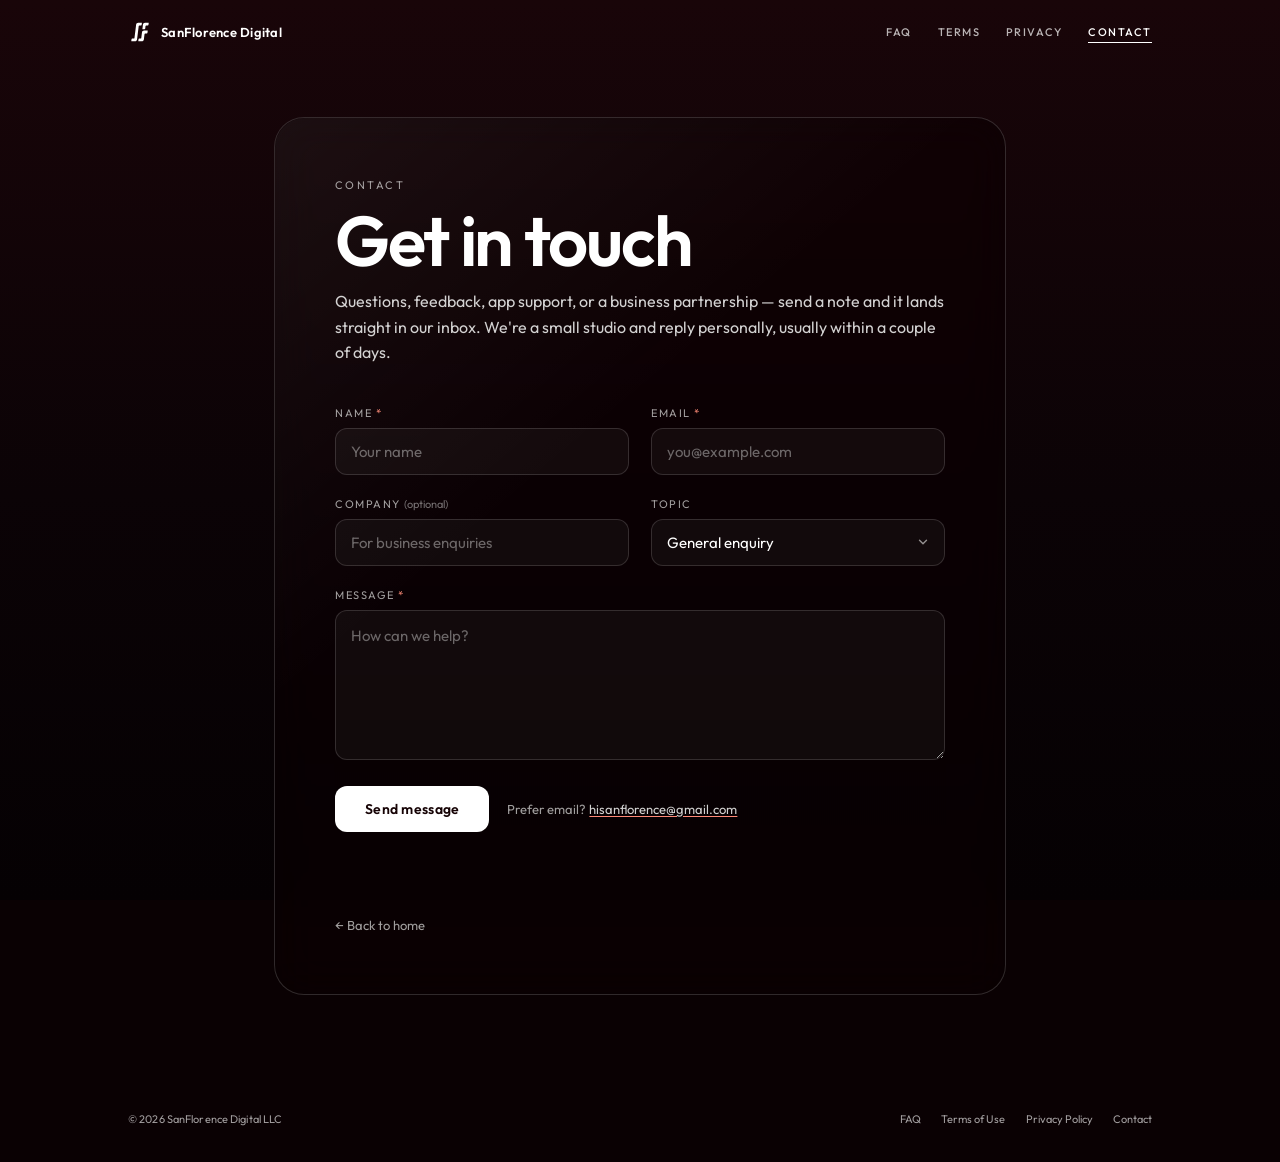
==== contact.html @ d44eb47e "Hover takeovers, dark legal pages, contact page + audit fixes - Hover modes: Decor 'Redesign Anythin" ====
<!DOCTYPE html>
<html lang="en">
<head>
  <meta charset="UTF-8">
  <meta name="viewport" content="width=device-width, initial-scale=1.0">
  <link rel="icon" type="image/svg+xml" href="assets/sf-favicon.svg">
  <title>Contact — SanFlorence Digital</title>
  <meta name="description" content="Get in touch with SanFlorence Digital — support, feedback, business and partnership enquiries.">
  <meta name="theme-color" content="#0A0103">
  <link rel="preconnect" href="https://fonts.googleapis.com">
  <link rel="preconnect" href="https://fonts.gstatic.com" crossorigin>
  <link href="https://fonts.googleapis.com/css2?family=Outfit:wght@300;400;500;600;700;800&display=swap" rel="stylesheet">
  <link rel="stylesheet" href="assets/site.css">
</head>
<body class="dark">

  <nav class="nav">
    <a class="nav-brand" href="index.html" aria-label="SanFlorence Digital — home">
      <img class="nav-logo" src="assets/sf-logo.svg" alt="" width="24" height="24">
      <span class="brand-text">SanFlorence Digital</span>
    </a>
    <div class="nav-right">
      <a class="nav-link" href="faq.html">FAQ</a>
      <a class="nav-link" href="terms.html">Terms</a>
      <a class="nav-link" href="privacy.html">Privacy</a>
      <a class="nav-link active" href="contact.html">Contact</a>
    </div>
    <button class="nav-burger" id="navBurger" type="button" aria-label="Open menu" aria-expanded="false">
      <span></span><span></span>
    </button>
  </nav>

  <div class="menu" id="navMenu">
    <nav class="menu-links" aria-label="Mobile">
      <a href="index.html">Home</a>
      <a href="faq.html">FAQ</a>
      <a href="terms.html">Terms of Use</a>
      <a href="privacy.html">Privacy Policy</a>
      <a href="contact.html">Contact</a>
    </nav>
    <div class="menu-foot">© 2026 SanFlorence Digital LLC</div>
  </div>

  <main class="page">
    <article class="panel panel-dark">
      <div class="page-kicker">Contact</div>
      <h1 class="page-title">Get in touch</h1>
      <p class="contact-intro">Questions, feedback, app support, or a business partnership — send a note and it lands straight in our inbox. We're a small studio and reply personally, usually within a couple of days.</p>

      <form class="form" id="contactForm" novalidate>
        <div class="form-row">
          <div class="field">
            <label for="cf-name">Name <span class="req">*</span></label>
            <input id="cf-name" type="text" placeholder="Your name" required autocomplete="name">
          </div>
          <div class="field">
            <label for="cf-email">Email <span class="req">*</span></label>
            <input id="cf-email" type="email" placeholder="you@example.com" required autocomplete="email">
          </div>
        </div>
        <div class="form-row">
          <div class="field">
            <label for="cf-company">Company <span class="opt">(optional)</span></label>
            <input id="cf-company" type="text" placeholder="For business enquiries" autocomplete="organization">
          </div>
          <div class="field">
            <label for="cf-topic">Topic</label>
            <select id="cf-topic">
              <option>General enquiry</option>
              <option>App support</option>
              <option>Business / partnership</option>
              <option>Press</option>
            </select>
          </div>
        </div>
        <div class="field">
          <label for="cf-message">Message <span class="req">*</span></label>
          <textarea id="cf-message" placeholder="How can we help?" required></textarea>
        </div>
        <div class="form-actions">
          <button class="btn" type="submit">Send message</button>
          <span class="form-note">Prefer email? <a href="mailto:hisanflorence@gmail.com">hisanflorence@gmail.com</a></span>
        </div>
        <p class="form-status" id="cf-status" role="status" aria-live="polite"></p>
      </form>

      <a class="back-home" href="index.html">← Back to home</a>
    </article>
  </main>

  <footer class="footer">
    <span class="footer-copy">© 2026 SanFlorence Digital LLC</span>
    <nav class="footer-links" aria-label="Footer">
      <a href="faq.html">FAQ</a>
      <a href="terms.html">Terms of Use</a>
      <a href="privacy.html">Privacy Policy</a>
      <a href="contact.html">Contact</a>
    </nav>
  </footer>

  <script src="assets/site.js"></script>
</body>
</html>
---- assets/site.css ----
/* ============================================================
   SanFlorence — shared chrome + reading-page design
   Used by faq.html, terms.html, privacy.html (the homepage keeps
   its own inline styles but mirrors this nav / mobile menu).
   ============================================================ */
:root {
  --fg: #ffffff;
  --fg-muted: rgba(255, 255, 255, 0.62);
  --fg-soft: rgba(255, 255, 255, 0.82);
  --border: rgba(255, 255, 255, 0.18);
  --accent: #ff8a78;
  --pad-x: clamp(32px, 10vw, 200px); /* match homepage so nav/footer/menu align across pages */
  --panel: rgba(255, 255, 255, 0.06);
  --panel-border: rgba(255, 255, 255, 0.14);
}

* { margin: 0; padding: 0; box-sizing: border-box; }
html { font-size: 16px; scroll-behavior: smooth; -webkit-text-size-adjust: 100%; }
body {
  font-family: 'Outfit', sans-serif;
  font-weight: 400;
  color: var(--fg);
  background: #0A0103;
  min-height: 100vh;
  overflow-x: hidden;
  -webkit-font-smoothing: antialiased;
  text-rendering: optimizeLegibility;
}
/* fixed red -> black field behind everything */
body::before {
  content: '';
  position: fixed;
  inset: 0;
  z-index: -1;
  background: linear-gradient(180deg, #E8112B 0%, #C20C24 28%, #5A000C 64%, #0A0103 100%);
}
/* fully dark pages (terms + privacy) — no red field */
body.dark::before {
  background: linear-gradient(180deg, #190509 0%, #0b0306 55%, #050103 100%);
}

/* ---------------- NAV (floating) ---------------- */
.nav {
  position: fixed;
  top: 0; left: 0; right: 0;
  height: 64px;
  display: flex;
  align-items: center;
  justify-content: space-between;
  padding: 0 var(--pad-x);
  z-index: 100;
}
.nav-brand {
  display: flex; align-items: center; gap: 9px;
  text-decoration: none; color: #fff;
  font-size: 13px; letter-spacing: 0.02em; font-weight: 600;
}
.nav-logo { width: 24px; height: 24px; border-radius: 6px; display: block; flex-shrink: 0; }
.nav-right { display: flex; align-items: center; gap: clamp(16px, 2vw, 28px); }
.nav-link {
  position: relative;
  font-size: 11px; text-transform: uppercase; letter-spacing: 0.14em;
  color: rgba(255, 255, 255, 0.7); text-decoration: none; font-weight: 500;
  padding: 4px 0; transition: color 0.25s ease;
}
.nav-link::after {
  content: ''; position: absolute; left: 0; bottom: 0;
  width: 100%; height: 1px; background: currentColor;
  transform: scaleX(0); transform-origin: right; transition: transform 0.3s ease;
}
.nav-link:hover { color: #fff; }
.nav-link:hover::after, .nav-link.active::after { transform: scaleX(1); transform-origin: left; }
.nav-link.active { color: #fff; }

/* hamburger */
.nav-burger {
  display: none;
  width: 40px; height: 40px;
  border: none; background: none; cursor: pointer;
  position: relative; z-index: 210;
  margin-right: -8px;
}
.nav-burger span {
  position: absolute; left: 9px; right: 9px; height: 2px;
  background: #fff; border-radius: 2px;
  transition: transform 0.35s ease, opacity 0.25s ease, top 0.35s ease;
}
.nav-burger span:nth-child(1) { top: 15px; }
.nav-burger span:nth-child(2) { top: 23px; }
.nav-burger.open span:nth-child(1) { top: 19px; transform: rotate(45deg); }
.nav-burger.open span:nth-child(2) { top: 19px; transform: rotate(-45deg); }

/* ---------------- MOBILE MENU (overlay) ---------------- */
.menu {
  position: fixed; inset: 0; z-index: 200;
  background: rgba(28, 2, 8, 0.55);
  backdrop-filter: blur(26px) saturate(150%);
  -webkit-backdrop-filter: blur(26px) saturate(150%);
  display: flex; flex-direction: column; justify-content: center;
  padding: 96px var(--pad-x) 48px;
  opacity: 0; visibility: hidden;
  transition: opacity 0.4s ease, visibility 0.4s ease;
}
.menu.open { opacity: 1; visibility: visible; }
.menu-links { display: flex; flex-direction: column; gap: clamp(10px, 2.4vh, 22px); }
.menu-links a {
  color: #fff; text-decoration: none; font-weight: 600;
  font-size: clamp(2rem, 11vw, 3.4rem); line-height: 1.05; letter-spacing: -0.02em;
  opacity: 0; transform: translateY(14px);
  transition: opacity 0.5s ease, transform 0.5s ease, color 0.2s ease;
}
.menu.open .menu-links a { opacity: 1; transform: translateY(0); }
.menu.open .menu-links a:nth-child(1) { transition-delay: 0.08s; }
.menu.open .menu-links a:nth-child(2) { transition-delay: 0.14s; }
.menu.open .menu-links a:nth-child(3) { transition-delay: 0.20s; }
.menu.open .menu-links a:nth-child(4) { transition-delay: 0.26s; }
.menu.open .menu-links a:nth-child(5) { transition-delay: 0.32s; }
.menu-links a:active { color: var(--accent); }
.menu-foot {
  margin-top: clamp(28px, 6vh, 56px);
  font-size: 12px; color: var(--fg-muted); letter-spacing: 0.02em;
  opacity: 0; transition: opacity 0.5s ease 0.4s;
}
.menu.open .menu-foot { opacity: 1; }
body.menu-open { overflow: hidden; }
body.menu-open .nav { z-index: 300; } /* lift nav (with its X close button) above the open menu */

/* ---------------- READING PAGE ---------------- */
.page {
  max-width: 860px;
  margin: 0 auto;
  padding: clamp(96px, 13vh, 132px) clamp(22px, 5vw, 64px) clamp(60px, 10vh, 96px); /* keep the reading column its own width */
}
.panel {
  background: var(--panel);
  border: 1px solid var(--panel-border);
  border-radius: clamp(20px, 3vw, 30px);
  backdrop-filter: blur(22px) saturate(140%);
  -webkit-backdrop-filter: blur(22px) saturate(140%);
  padding: clamp(26px, 5vw, 60px);
  position: relative;
  overflow: hidden;
}
.panel::before {
  content: '';
  position: absolute; inset: 0; border-radius: inherit; pointer-events: none;
  background: linear-gradient(140deg, rgba(255, 255, 255, 0.16), rgba(255, 255, 255, 0) 40%);
  opacity: 0.7;
}
/* darker reading panel (terms + privacy) */
.panel-dark { background: rgba(10, 1, 3, 0.58); border-color: rgba(255, 255, 255, 0.16); }
.panel-dark::before { opacity: 0.35; }
.page-kicker {
  font-size: 11px; text-transform: uppercase; letter-spacing: 0.22em;
  color: var(--fg-muted); margin-bottom: 14px;
}
.page-title {
  font-weight: 600; letter-spacing: -0.03em; line-height: 0.98;
  font-size: clamp(2.6rem, 7vw, 4.4rem);
}
.page-sub { font-size: clamp(14px, 1.4vw, 16px); color: var(--fg-soft); margin-top: 14px; max-width: 52ch; line-height: 1.6; }
.page-meta { font-size: 13px; color: var(--fg-muted); margin-top: 10px; }

.legal { margin-top: clamp(24px, 4vw, 40px); }
.legal h2 {
  font-size: 12px; text-transform: uppercase; letter-spacing: 0.16em;
  color: var(--accent); font-weight: 600;
  margin-top: 40px; margin-bottom: 14px;
}
.legal h2:first-child { margin-top: 0; }
.legal p { font-size: 15px; line-height: 1.75; color: var(--fg-soft); margin-bottom: 14px; }
.legal ul { font-size: 15px; line-height: 1.75; color: var(--fg-soft); margin: 0 0 14px 1.1em; }
.legal li { margin-bottom: 7px; }
.legal a { color: #fff; text-decoration: underline; text-underline-offset: 2px; text-decoration-color: var(--accent); }
.legal a:hover { text-decoration-color: #fff; }
.legal strong { font-weight: 600; color: #fff; }

.back-home {
  display: inline-flex; align-items: center; gap: 8px;
  margin-top: clamp(32px, 6vw, 48px);
  font-size: 13px; color: var(--fg-muted); text-decoration: none;
  transition: color 0.2s ease, gap 0.2s ease;
}
.back-home:hover { color: #fff; gap: 12px; }

/* ---------------- CONTACT FORM ---------------- */
.contact-intro { font-size: clamp(14px, 1.4vw, 16px); color: var(--fg-soft); margin-top: 14px; max-width: 56ch; line-height: 1.6; }
.form { margin-top: clamp(28px, 4vw, 40px); display: grid; gap: clamp(16px, 2.4vw, 22px); }
.form-row { display: grid; gap: clamp(16px, 2.4vw, 22px); grid-template-columns: 1fr 1fr; }
.field { display: flex; flex-direction: column; gap: 8px; min-width: 0; }
.field label { font-size: 11px; text-transform: uppercase; letter-spacing: 0.14em; color: var(--fg-muted); }
.field label .req { color: var(--accent); }
.field label .opt { text-transform: none; letter-spacing: 0; opacity: 0.7; }
.field input, .field select, .field textarea {
  width: 100%; font-family: inherit; font-size: 15px; color: #fff;
  background: rgba(255, 255, 255, 0.04);
  border: 1px solid rgba(255, 255, 255, 0.14);
  border-radius: 12px; padding: 13px 15px;
  transition: border-color 0.2s ease, background 0.2s ease, box-shadow 0.2s ease;
}
.field textarea { resize: vertical; min-height: 150px; line-height: 1.6; }
.field input::placeholder, .field textarea::placeholder { color: rgba(255, 255, 255, 0.38); }
.field input:focus, .field select:focus, .field textarea:focus {
  outline: none; border-color: var(--accent);
  background: rgba(255, 255, 255, 0.06);
  box-shadow: 0 0 0 3px rgba(255, 138, 120, 0.18);
}
.field select {
  appearance: none; -webkit-appearance: none; cursor: pointer; padding-right: 40px;
  background-image: url("data:image/svg+xml,%3Csvg xmlns='http://www.w3.org/2000/svg' width='14' height='14' viewBox='0 0 24 24' fill='none' stroke='%23ffffff' stroke-opacity='0.55' stroke-width='2.4' stroke-linecap='round' stroke-linejoin='round'%3E%3Cpath d='M6 9l6 6 6-6'/%3E%3C/svg%3E");
  background-repeat: no-repeat; background-position: right 14px center;
}
.field select option { background: #160309; color: #fff; }
.form-actions { display: flex; align-items: center; gap: 18px; flex-wrap: wrap; margin-top: 4px; }
.btn {
  font-family: inherit; font-size: 14px; font-weight: 600; letter-spacing: 0.02em;
  color: #160305; background: #fff; border: none; border-radius: 12px;
  padding: 14px 30px; cursor: pointer;
  transition: transform 0.2s ease, box-shadow 0.25s ease;
}
.btn:hover { transform: translateY(-2px); box-shadow: 0 16px 34px -14px rgba(0, 0, 0, 0.7); }
.btn:active { transform: translateY(0); }
.form-note { font-size: 13px; color: var(--fg-muted); }
.form-note a { color: var(--fg-soft); text-decoration: underline; text-underline-offset: 2px; text-decoration-color: var(--accent); }
.form-status { font-size: 14px; color: var(--accent); min-height: 1.1em; }
@media (max-width: 560px) { .form-row { grid-template-columns: 1fr; } }

/* ---------------- FAQ accordion ---------------- */
.faq { margin-top: clamp(24px, 4vw, 40px); }
.faq-item { border-top: 1px solid var(--border); }
.faq-item:last-child { border-bottom: 1px solid var(--border); }
.faq-q {
  width: 100%; text-align: left; background: none; border: none; cursor: pointer;
  color: #fff; font-family: inherit; font-weight: 500;
  font-size: clamp(16px, 2vw, 20px); letter-spacing: -0.01em;
  padding: clamp(18px, 2.4vw, 24px) 44px clamp(18px, 2.4vw, 24px) 0;
  position: relative; display: block;
}
.faq-q::after {
  content: ''; position: absolute; right: 6px; top: 50%;
  width: 12px; height: 12px; margin-top: -6px;
  border-right: 2px solid var(--fg-muted); border-bottom: 2px solid var(--fg-muted);
  transform: translateY(-2px) rotate(45deg);
  transition: transform 0.35s ease, border-color 0.2s ease;
}
.faq-q:hover::after { border-color: #fff; }
.faq-item.open .faq-q::after { transform: translateY(2px) rotate(-135deg); }
.faq-a {
  max-height: 0; overflow: hidden;
  transition: max-height 0.4s ease, opacity 0.4s ease, padding 0.4s ease;
  opacity: 0;
}
.faq-item.open .faq-a { max-height: 320px; opacity: 1; padding-bottom: clamp(18px, 2.4vw, 24px); }
.faq-a p { font-size: 15px; line-height: 1.75; color: var(--fg-soft); }
.faq-a a { color: #fff; text-decoration: underline; text-underline-offset: 2px; text-decoration-color: var(--accent); }

/* ---------------- FOOTER ---------------- */
.footer {
  display: flex; align-items: center; justify-content: space-between;
  gap: 8px 24px; flex-wrap: wrap;
  padding: clamp(18px, 3vh, 28px) var(--pad-x) clamp(24px, 4vh, 36px);
  font-size: 11px; color: var(--fg-muted);
}
.footer-copy { letter-spacing: 0.01em; }
.footer-links { display: flex; flex-wrap: wrap; gap: clamp(14px, 1.6vw, 22px); }
.footer a { color: inherit; text-decoration: none; transition: color 0.2s ease; }
.footer a:hover { color: #fff; }

/* ---------------- RESPONSIVE ---------------- */
@media (max-width: 768px) {
  :root { --pad-x: 22px; }
  .nav-brand .brand-text { display: none; }
  .nav-right { display: none; }
  .nav-burger { display: block; }
}
@media (prefers-reduced-motion: reduce) {
  html { scroll-behavior: auto; }
  .menu, .menu-links a, .nav-burger span, .faq-a { transition: none; }
}
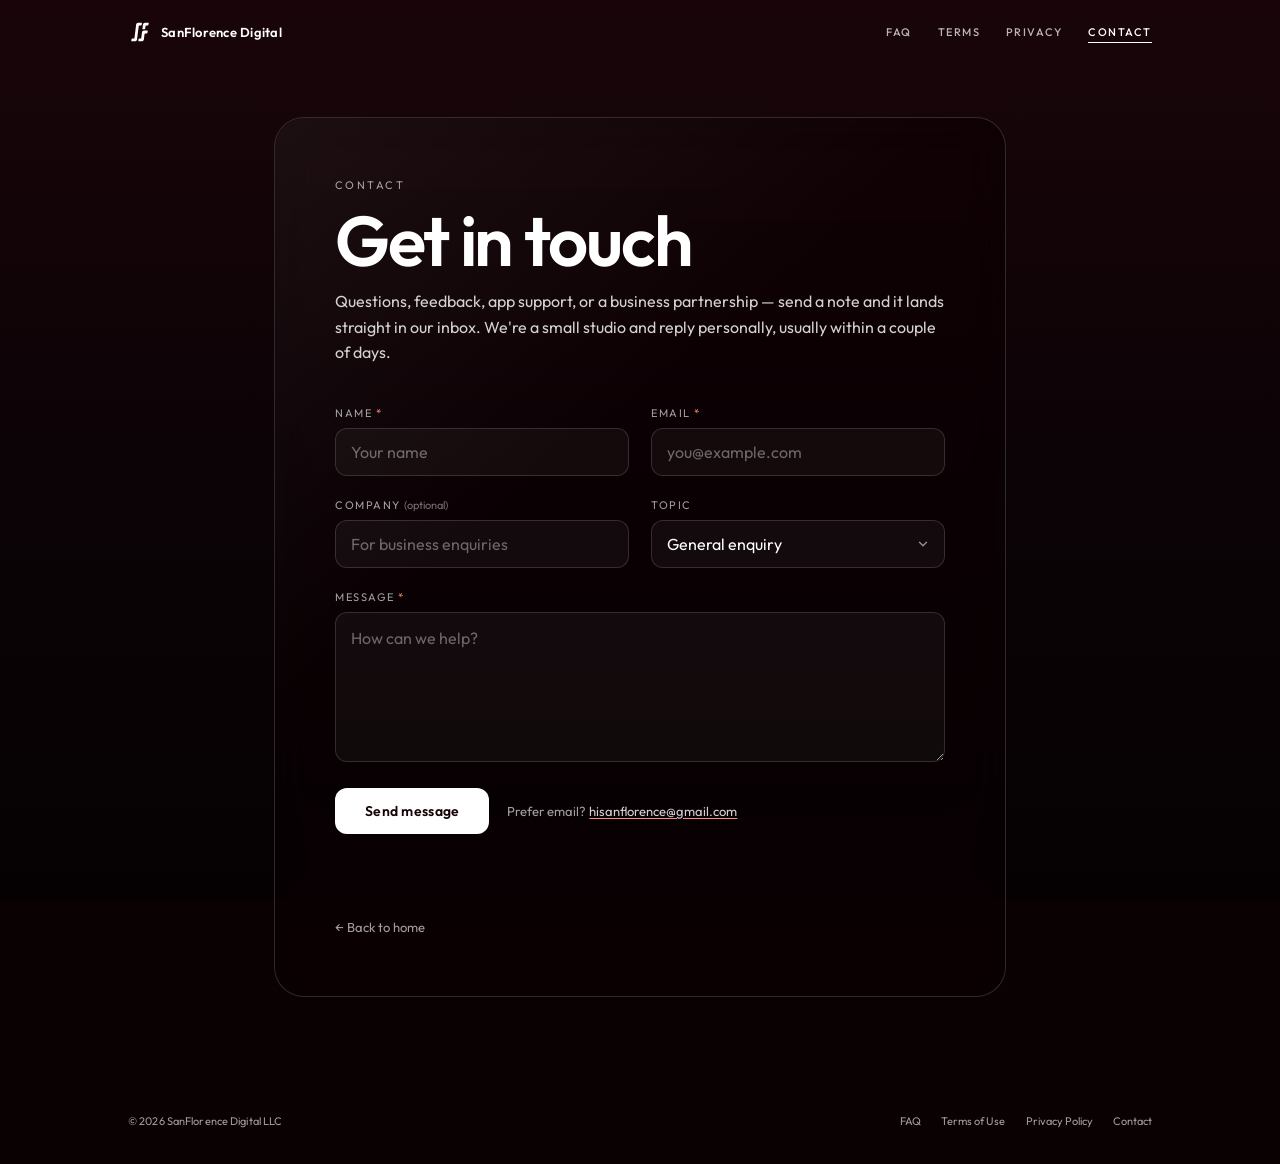
==== commit 33e06eda: "Perf pass: lighter icons, idle-paused WebGL, smoother time-based carousel - Icons: decor.png 300KB->" ====
--- a/contact.html
+++ b/contact.html
@@ -4,12 +4,12 @@
   <meta charset="UTF-8">
   <meta name="viewport" content="width=device-width, initial-scale=1.0">
   <link rel="icon" type="image/svg+xml" href="assets/sf-favicon.svg">
-  <title>Contact — SanFlorence Digital</title>
+  <title>Contact — SanFlorence</title>
   <meta name="description" content="Get in touch with SanFlorence Digital — support, feedback, business and partnership enquiries.">
   <meta name="theme-color" content="#0A0103">
   <link rel="preconnect" href="https://fonts.googleapis.com">
   <link rel="preconnect" href="https://fonts.gstatic.com" crossorigin>
-  <link href="https://fonts.googleapis.com/css2?family=Outfit:wght@300;400;500;600;700;800&display=swap" rel="stylesheet">
+  <link href="https://fonts.googleapis.com/css2?family=Outfit:wght@400;500;600;700&display=swap" rel="stylesheet">
   <link rel="stylesheet" href="assets/site.css">
 </head>
 <body class="dark">
--- a/assets/site.css
+++ b/assets/site.css
@@ -192,7 +192,7 @@
 .field label .req { color: var(--accent); }
 .field label .opt { text-transform: none; letter-spacing: 0; opacity: 0.7; }
 .field input, .field select, .field textarea {
-  width: 100%; font-family: inherit; font-size: 15px; color: #fff;
+  width: 100%; font-family: inherit; font-size: 16px; color: #fff;
   background: rgba(255, 255, 255, 0.04);
   border: 1px solid rgba(255, 255, 255, 0.14);
   border-radius: 12px; padding: 13px 15px;
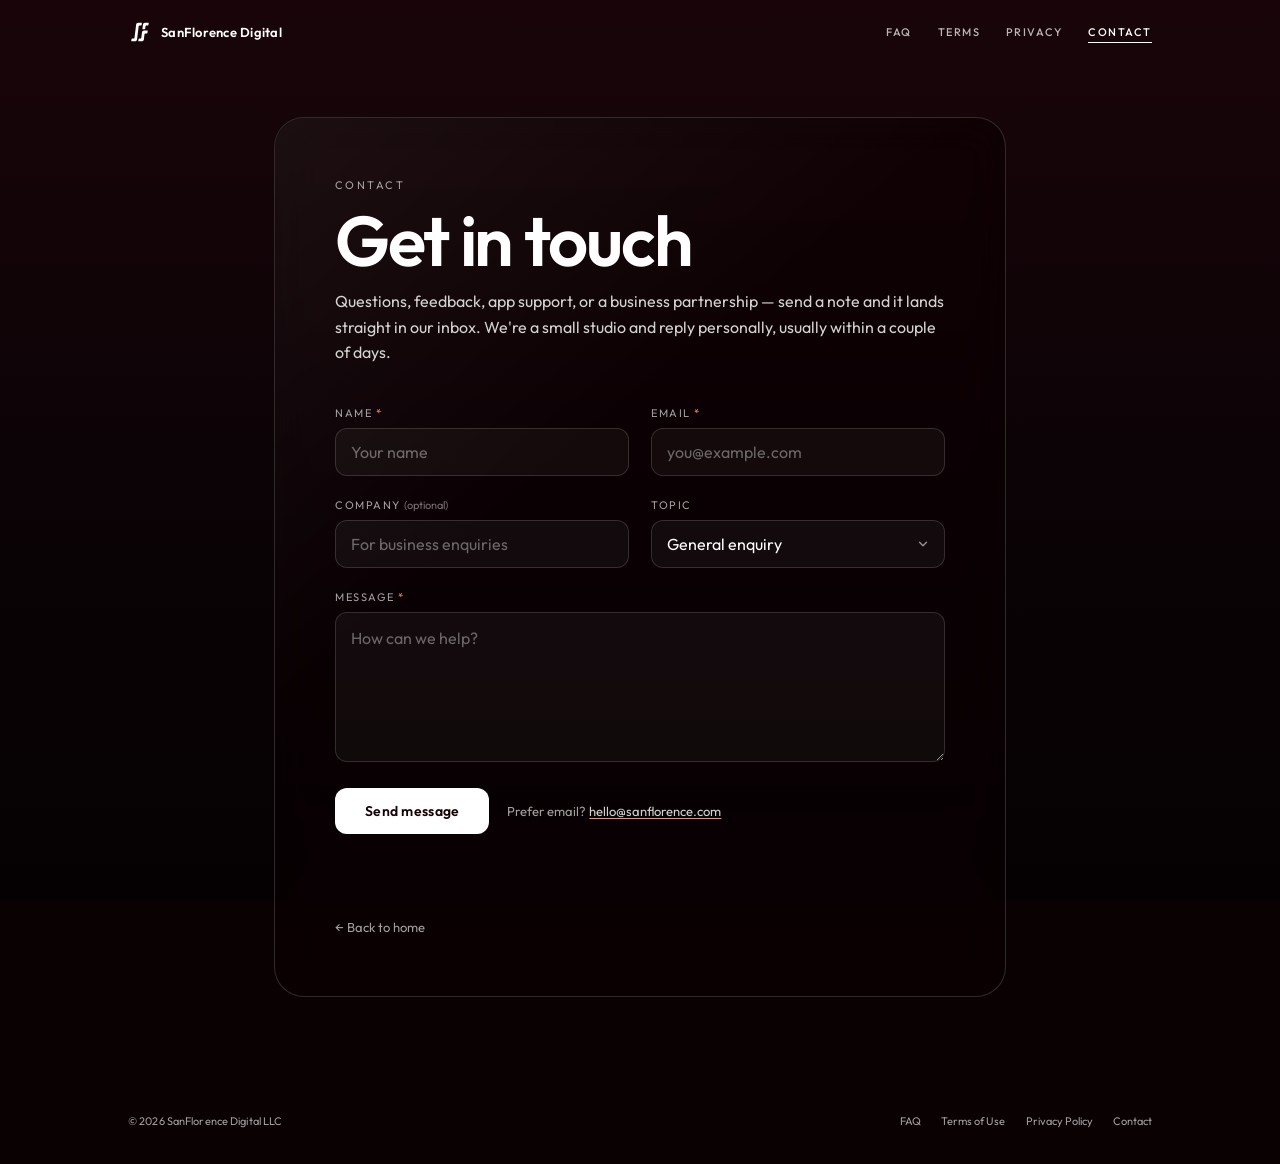
==== commit 97d59507: "Switch public contact address to hello@sanflorence.com hello@sanflorence.com now forwards to the sam" ====
--- a/contact.html
+++ b/contact.html
@@ -79,7 +79,7 @@
         </div>
         <div class="form-actions">
           <button class="btn" type="submit">Send message</button>
-          <span class="form-note">Prefer email? <a href="mailto:hisanflorence@gmail.com">hisanflorence@gmail.com</a></span>
+          <span class="form-note">Prefer email? <a href="mailto:hello@sanflorence.com">hello@sanflorence.com</a></span>
         </div>
         <p class="form-status" id="cf-status" role="status" aria-live="polite"></p>
       </form>
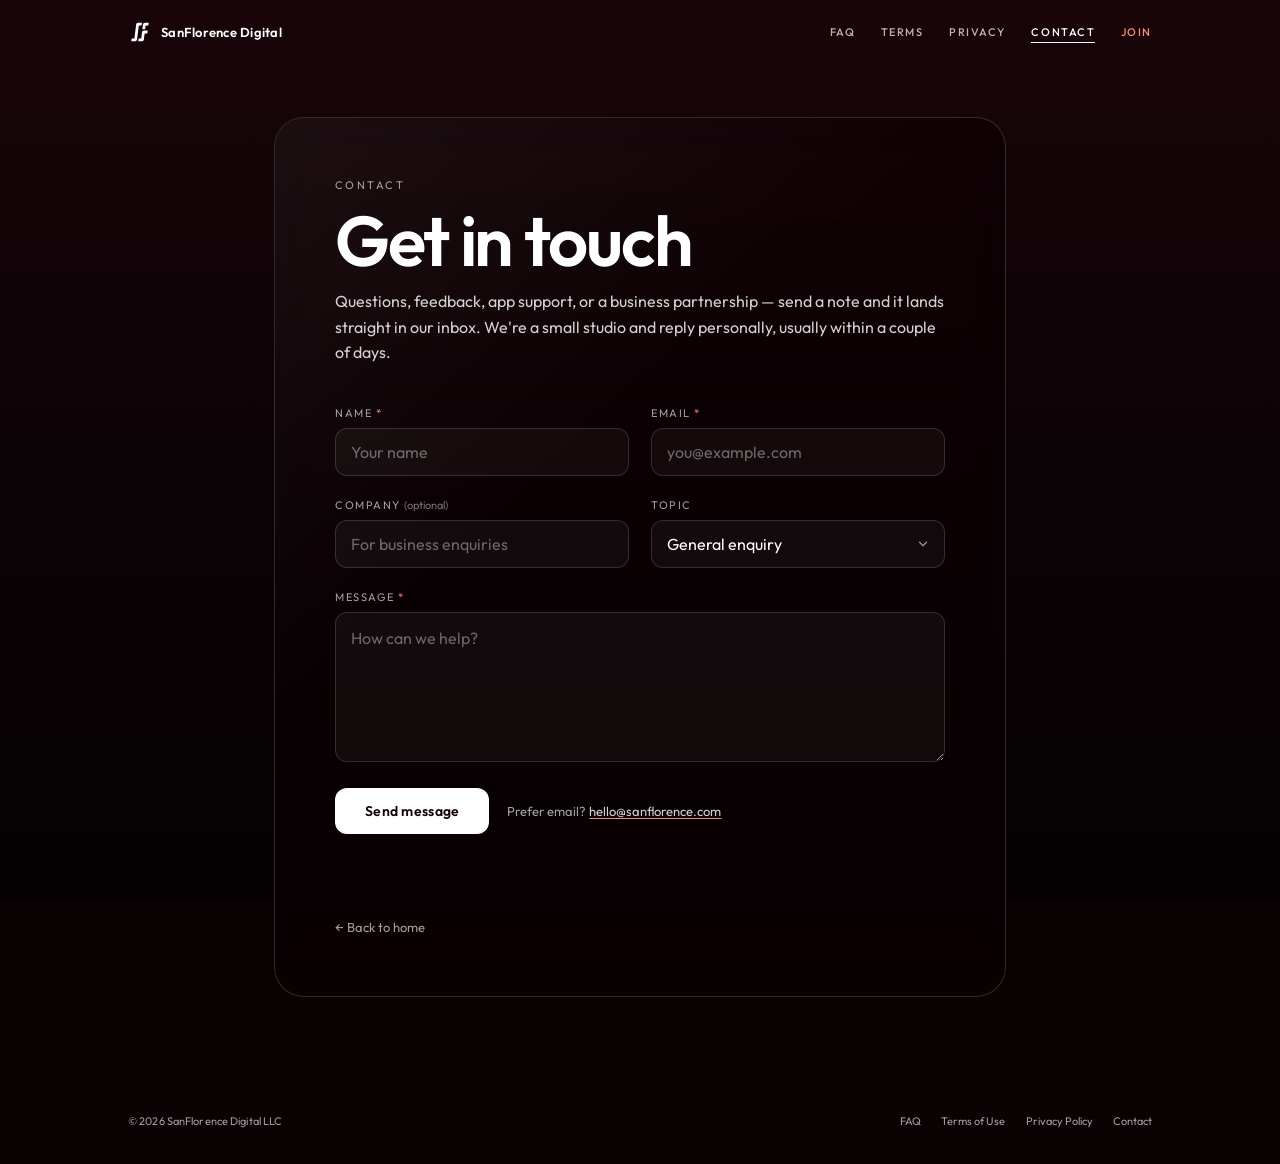
==== commit 5ea7405c: "Waitlist placement: lead-with-the-prize card + persistent nav link Both fixes target the same proble" ====
--- a/contact.html
+++ b/contact.html
@@ -24,6 +24,7 @@
       <a class="nav-link" href="terms.html">Terms</a>
       <a class="nav-link" href="privacy.html">Privacy</a>
       <a class="nav-link active" href="contact.html">Contact</a>
+      <a class="nav-link nav-link-cta" href="waitlist.html">Join</a>
     </div>
     <button class="nav-burger" id="navBurger" type="button" aria-label="Open menu" aria-expanded="false">
       <span></span><span></span>
@@ -37,6 +38,7 @@
       <a href="terms.html">Terms of Use</a>
       <a href="privacy.html">Privacy Policy</a>
       <a href="contact.html">Contact</a>
+      <a href="waitlist.html">Join the waitlist</a>
     </nav>
     <div class="menu-foot">© 2026 SanFlorence Digital LLC</div>
   </div>
--- a/assets/site.css
+++ b/assets/site.css
@@ -71,6 +71,9 @@
 .nav-link:hover { color: #fff; }
 .nav-link:hover::after, .nav-link.active::after { transform: scaleX(1); transform-origin: left; }
 .nav-link.active { color: #fff; }
+.nav-link-cta { color: #ff8a78; }
+.nav-link-cta:hover { color: #ffb0a3; }
+.nav-link-cta.active { color: #ff8a78; }
 
 /* hamburger */
 .nav-burger {
@@ -223,6 +226,29 @@
 .form-note { font-size: 13px; color: var(--fg-muted); }
 .form-note a { color: var(--fg-soft); text-decoration: underline; text-underline-offset: 2px; text-decoration-color: var(--accent); }
 .form-status { font-size: 14px; color: var(--accent); min-height: 1.1em; }
+.form-status.is-ok   { color: #4ade80; }
+.form-status.is-err  { color: #f87171; }
+.form-status.is-warn { color: #fbbf24; }
+.hp { position: absolute; left: -9999px; width: 1px; height: 1px; overflow: hidden; }
+
+/* ---- giveaway prize callout ---- */
+.prize {
+  margin: 22px 0 4px; padding: 16px 18px;
+  border: 1px solid rgba(255, 138, 120, 0.42);
+  border-radius: 14px;
+  background: linear-gradient(180deg, rgba(255, 138, 120, 0.15), rgba(255, 138, 120, 0.05));
+  font-size: 15px; line-height: 1.55; color: var(--fg);
+}
+.prize strong { font-weight: 600; }
+.prize-fine { display: block; margin-top: 9px; font-size: 11.5px; line-height: 1.55; color: var(--fg-muted); }
+.prize-fine a { color: var(--fg-soft); text-decoration: underline; text-underline-offset: 2px; text-decoration-color: var(--accent); }
+
+/* ---- giveaway full terms ---- */
+.giveaway-terms { margin-top: 40px; padding-top: 26px; border-top: 1px solid var(--panel-border); }
+.giveaway-terms h2 { font-size: 15px; font-weight: 600; letter-spacing: -0.01em; margin-bottom: 12px; }
+.giveaway-terms ul { margin: 0 0 0 1.05em; }
+.giveaway-terms li { font-size: 12.5px; line-height: 1.7; color: var(--fg-muted); margin-bottom: 7px; }
+.giveaway-terms a { color: var(--fg-soft); text-decoration: underline; text-underline-offset: 2px; text-decoration-color: var(--accent); }
 @media (max-width: 560px) { .form-row { grid-template-columns: 1fr; } }
 
 /* ---------------- FAQ accordion ---------------- */
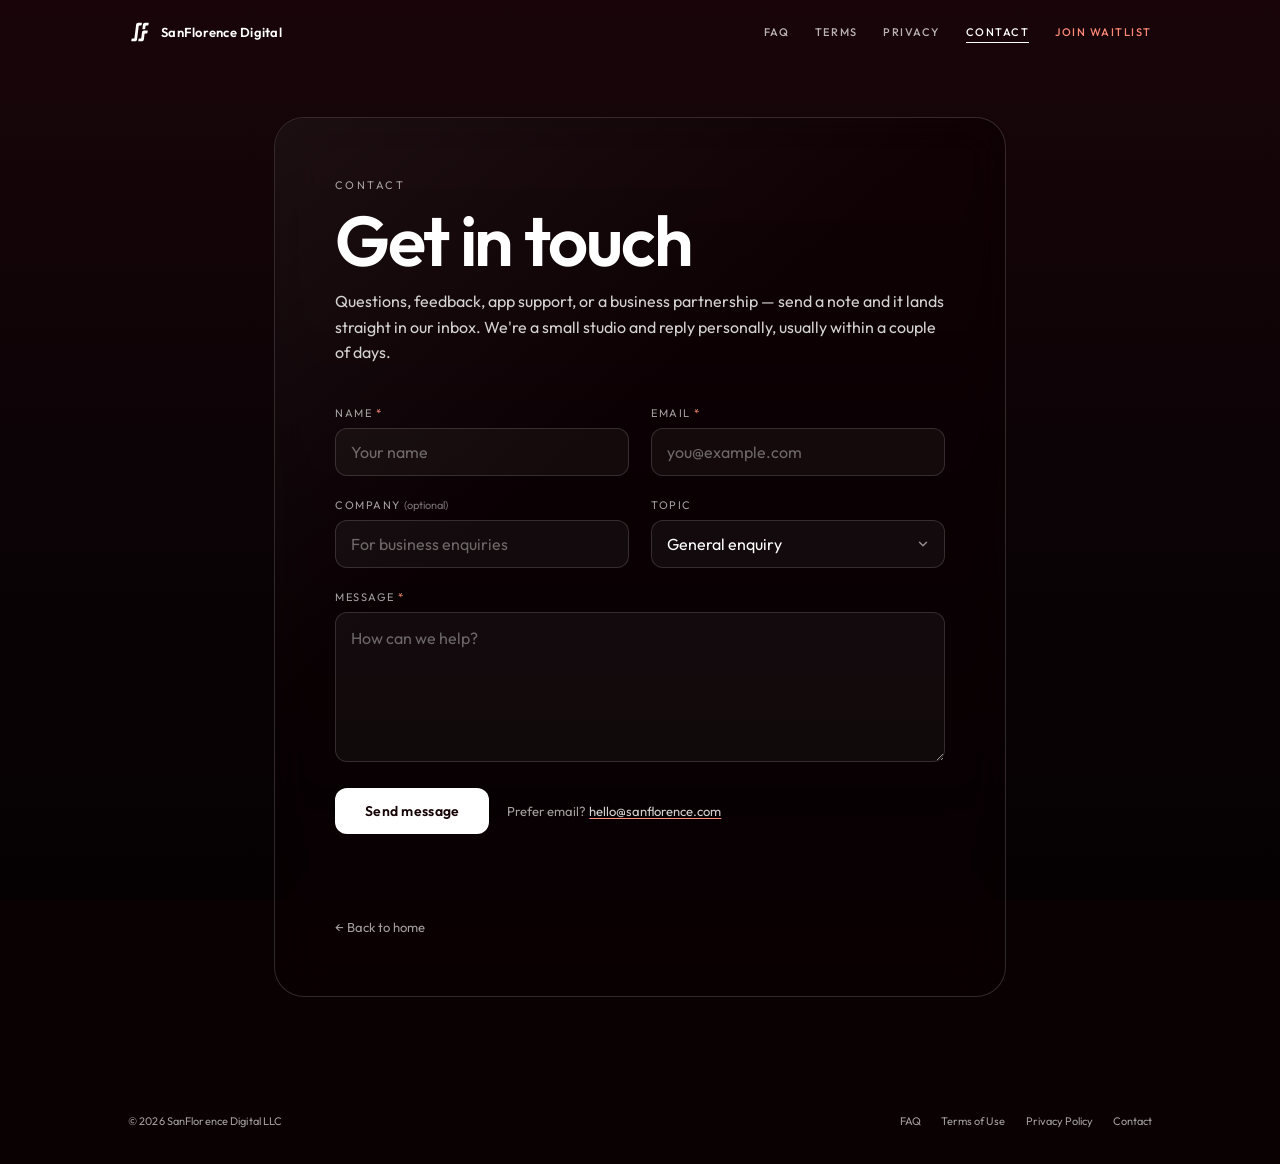
==== commit d8c209de: "Rename waitlist CTA to "Join Waitlist" everywhere Desktop nav, mobile menu, and the carousel card ba" ====
--- a/contact.html
+++ b/contact.html
@@ -24,7 +24,7 @@
       <a class="nav-link" href="terms.html">Terms</a>
       <a class="nav-link" href="privacy.html">Privacy</a>
       <a class="nav-link active" href="contact.html">Contact</a>
-      <a class="nav-link nav-link-cta" href="waitlist.html">Join</a>
+      <a class="nav-link nav-link-cta" href="waitlist.html">Join Waitlist</a>
     </div>
     <button class="nav-burger" id="navBurger" type="button" aria-label="Open menu" aria-expanded="false">
       <span></span><span></span>
@@ -38,7 +38,7 @@
       <a href="terms.html">Terms of Use</a>
       <a href="privacy.html">Privacy Policy</a>
       <a href="contact.html">Contact</a>
-      <a href="waitlist.html">Join the waitlist</a>
+      <a href="waitlist.html">Join Waitlist</a>
     </nav>
     <div class="menu-foot">© 2026 SanFlorence Digital LLC</div>
   </div>
